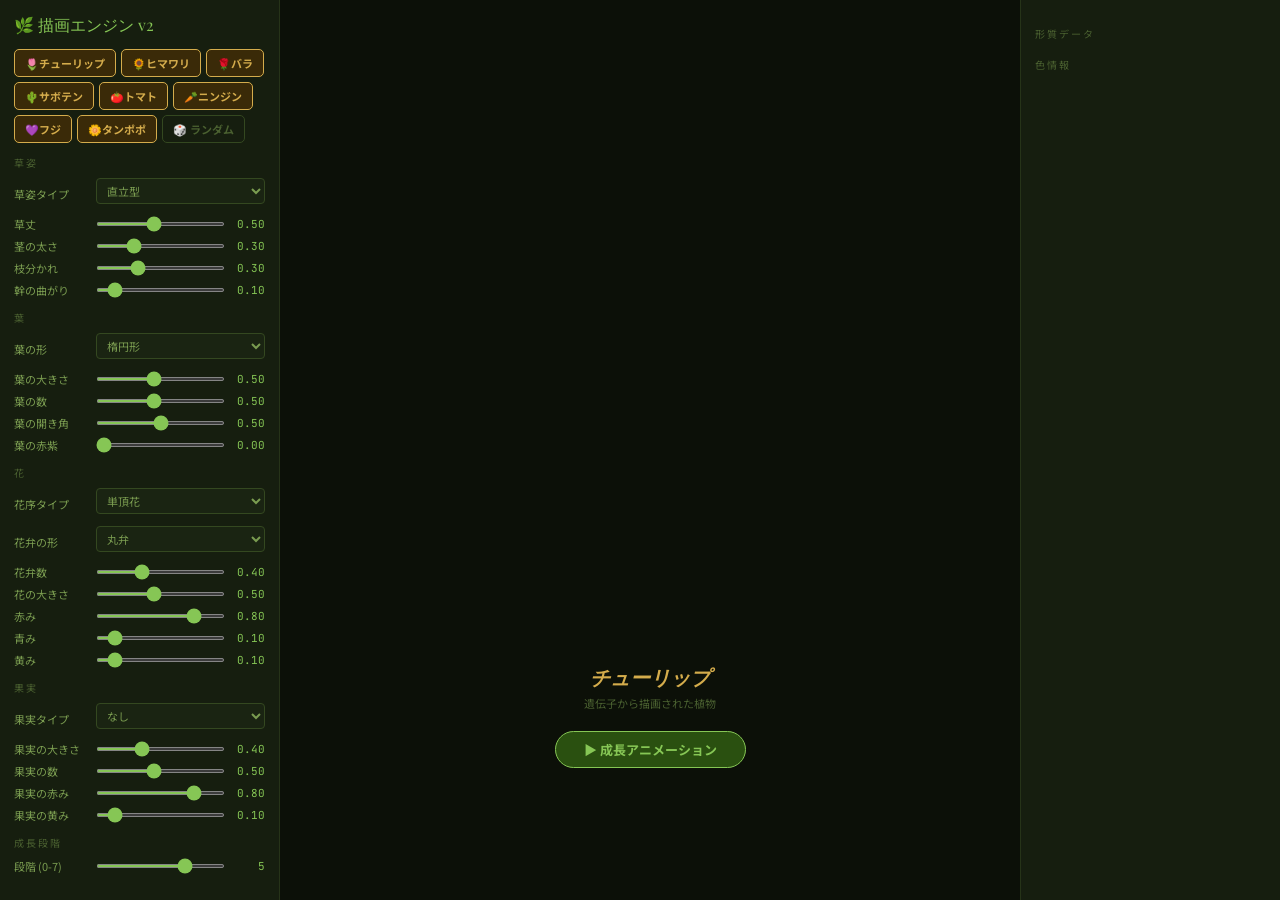
==== engine/index.html @ d859b080 "engine分割" ====
<!DOCTYPE html>
<html lang="ja">
<head>
<meta charset="UTF-8">
<meta name="viewport" content="width=device-width, initial-scale=1.0">
<title>Botanist — 植物描画エンジン v2</title>
<link href="https://fonts.googleapis.com/css2?family=Playfair+Display:ital,wght@0,600;1,400&family=Noto+Sans+JP:wght@300;400;700&family=JetBrains+Mono&display=swap" rel="stylesheet">
<link rel="stylesheet" href="css/style.css">
</head>
<body>
<div class="app">

<!-- LEFT: GENE SLIDERS -->
<div class="left">
  <div style="font-family:'Playfair Display',serif;font-size:16px;color:var(--green);margin-bottom:12px">🌿 描画エンジン v2</div>

  <div class="btn-row">
    <button class="btn bg" onclick="load('tulip')">🌷チューリップ</button>
    <button class="btn bg" onclick="load('sunflower')">🌻ヒマワリ</button>
    <button class="btn bg" onclick="load('rose')">🌹バラ</button>
    <button class="btn bg" onclick="load('cactus')">🌵サボテン</button>
    <button class="btn bg" onclick="load('tomato')">🍅トマト</button>
    <button class="btn bg" onclick="load('carrot')">🥕ニンジン</button>
    <button class="btn bg" onclick="load('wisteria')">💜フジ</button>
    <button class="btn bg" onclick="load('dandelion')">🌼タンポポ</button>
    <button class="btn bd" onclick="rnd()">🎲 ランダム</button>
  </div>

  <div class="sec">草姿</div>
  <div class="sel-row"><div class="sel-lbl">草姿タイプ</div>
    <select id="s_habit" onchange="update()">
      <option value="erect">直立型</option>
      <option value="woody">木本型</option>
      <option value="creep">匍匐型</option>
      <option value="rosette">ロゼット型</option>
      <option value="cactus">多肉型</option>
      <option value="vine">つる性</option>
    </select>
  </div>
  <div class="sr"><div class="sl">草丈</div><input type="range" id="g_height" min="0.1" max="1" step="0.01" value="0.5" oninput="update()"><div class="sv" id="v_height">0.50</div></div>
  <div class="sr"><div class="sl">茎の太さ</div><input type="range" id="g_stemW" min="0.05" max="1" step="0.01" value="0.3" oninput="update()"><div class="sv" id="v_stemW">0.30</div></div>
  <div class="sr"><div class="sl">枝分かれ</div><input type="range" id="g_branch" min="0" max="1" step="0.01" value="0.3" oninput="update()"><div class="sv" id="v_branch">0.30</div></div>
  <div class="sr"><div class="sl">幹の曲がり</div><input type="range" id="g_sway" min="0" max="1" step="0.01" value="0.1" oninput="update()"><div class="sv" id="v_sway">0.10</div></div>

  <div class="sec">葉</div>
  <div class="sel-row"><div class="sel-lbl">葉の形</div>
    <select id="s_leafShape" onchange="update()">
      <option value="oval">楕円形</option>
      <option value="narrow">線形・披針形</option>
      <option value="heart">心形</option>
      <option value="round">円形</option>
      <option value="compound">羽状複葉</option>
      <option value="palmate">掌状複葉</option>
      <option value="needle">針状（針葉樹）</option>
    </select>
  </div>
  <div class="sr"><div class="sl">葉の大きさ</div><input type="range" id="g_leafSz" min="0.1" max="1" step="0.01" value="0.5" oninput="update()"><div class="sv" id="v_leafSz">0.50</div></div>
  <div class="sr"><div class="sl">葉の数</div><input type="range" id="g_leafN" min="0.1" max="1" step="0.01" value="0.5" oninput="update()"><div class="sv" id="v_leafN">0.50</div></div>
  <div class="sr"><div class="sl">葉の開き角</div><input type="range" id="g_leafA" min="0" max="1" step="0.01" value="0.5" oninput="update()"><div class="sv" id="v_leafA">0.50</div></div>
  <div class="sr"><div class="sl">葉の赤紫</div><input type="range" id="g_leafR" min="0" max="1" step="0.01" value="0" oninput="update()"><div class="sv" id="v_leafR">0.00</div></div>

  <div class="sec">花</div>
  <div class="sel-row"><div class="sel-lbl">花序タイプ</div>
    <select id="s_inflo" onchange="update()">
      <option value="solitary">単頂花</option>
      <option value="capitulum">頭状花序（ヒマワリ型）</option>
      <option value="raceme">総状花序（フジ型）</option>
      <option value="spike">穂状花序（ラベンダー型）</option>
      <option value="umbel">散形花序（ニンジン型）</option>
      <option value="corymb">散房花序（桜型）</option>
    </select>
  </div>
  <div class="sel-row"><div class="sel-lbl">花弁の形</div>
    <select id="s_petalShape" onchange="update()">
      <option value="round">丸弁</option>
      <option value="sword">剣弁</option>
      <option value="frill">フリル弁</option>
      <option value="tubular">筒状</option>
    </select>
  </div>
  <div class="sr"><div class="sl">花弁数</div><input type="range" id="g_petalN" min="0.1" max="1" step="0.01" value="0.4" oninput="update()"><div class="sv" id="v_petalN">0.40</div></div>
  <div class="sr"><div class="sl">花の大きさ</div><input type="range" id="g_flowerSz" min="0.1" max="1" step="0.01" value="0.5" oninput="update()"><div class="sv" id="v_flowerSz">0.50</div></div>
  <div class="sr"><div class="sl">赤み</div><input type="range" id="g_fR" min="0" max="1" step="0.01" value="0.8" oninput="update()"><div class="sv" id="v_fR">0.80</div></div>
  <div class="sr"><div class="sl">青み</div><input type="range" id="g_fB" min="0" max="1" step="0.01" value="0.1" oninput="update()"><div class="sv" id="v_fB">0.10</div></div>
  <div class="sr"><div class="sl">黄み</div><input type="range" id="g_fY" min="0" max="1" step="0.01" value="0.1" oninput="update()"><div class="sv" id="v_fY">0.10</div></div>

  <div class="sec">果実</div>
  <div class="sel-row"><div class="sel-lbl">果実タイプ</div>
    <select id="s_fruit" onchange="update()">
      <option value="none">なし</option>
      <option value="berry">液果（トマト型）</option>
      <option value="drupe">核果（モモ型）</option>
      <option value="pome">仁果（リンゴ型）</option>
      <option value="legume">豆果（エンドウ型）</option>
      <option value="cluster">房状（ブドウ型）</option>
      <option value="aggregate">集合果（イチゴ型）</option>
      <option value="capsule">蒴果（弾ける型）</option>
      <option value="root_vis">根菜（地上に見える）</option>
    </select>
  </div>
  <div class="sr"><div class="sl">果実の大きさ</div><input type="range" id="g_fruitSz" min="0.1" max="1" step="0.01" value="0.4" oninput="update()"><div class="sv" id="v_fruitSz">0.40</div></div>
  <div class="sr"><div class="sl">果実の数</div><input type="range" id="g_fruitN" min="0.1" max="1" step="0.01" value="0.5" oninput="update()"><div class="sv" id="v_fruitN">0.50</div></div>
  <div class="sr"><div class="sl">果実の赤み</div><input type="range" id="g_frR" min="0" max="1" step="0.01" value="0.8" oninput="update()"><div class="sv" id="v_frR">0.80</div></div>
  <div class="sr"><div class="sl">果実の黄み</div><input type="range" id="g_frY" min="0" max="1" step="0.01" value="0.1" oninput="update()"><div class="sv" id="v_frY">0.10</div></div>

  <div class="sec">成長段階</div>
  <div class="sr"><div class="sl">段階 (0-7)</div><input type="range" id="g_stage" min="0" max="7" step="1" value="5" oninput="update()"><div class="sv" id="v_stage">5</div></div>
</div>

<!-- CENTER: SVG CANVAS -->
<div class="center">
  <div class="bg-grid"></div>
  <div id="tooltip" style="position:absolute;top:0;left:0;">
    <div id="tip-name"></div>
    <div id="tip-vars"></div>
  </div>
  <svg id="svg" width="420" height="520" viewBox="0 0 420 520" style="position:relative;z-index:1">
    <defs>
      <filter id="highlight" x="-20%" y="-20%" width="140%" height="140%">
        <feGaussianBlur in="SourceAlpha" stdDeviation="3" result="blur"/>
        <feFlood flood-color="#86c655" flood-opacity="0.8" result="color"/>
        <feComposite in="color" in2="blur" operator="in" result="shadow"/>
        <feMerge><feMergeNode in="shadow"/><feMergeNode in="SourceGraphic"/></feMerge>
      </filter>
    </defs>
  </svg>
  <div class="plant-label">
    <h2 id="nameLabel">チューリップ</h2>
    <p id="descLabel">遺伝子から描画された植物</p>
  </div>
  <div class="si" id="si"></div>
  <button class="gbtn" onclick="animGrow()">▶ 成長アニメーション</button>
</div>

<!-- RIGHT: TRAITS -->
<div class="right">
  <div class="sec">形質データ</div>
  <div id="traitPanel"></div>
  <div class="sec" style="margin-top:16px">色情報</div>
  <div id="colorPanel"></div>
</div>

</div><!-- .app -->

<!-- JS: 依存順に読み込む -->
<script src="js/engine/utils.js"></script>
<script src="js/engine/color.js"></script>
<script src="js/engine/tooltip.js"></script>
<script src="js/engine/stem.js"></script>
<script src="js/engine/leaf.js"></script>
<script src="js/engine/flower.js"></script>
<script src="js/engine/inflo.js"></script>
<script src="js/engine/fruit.js"></script>
<script src="js/engine/plant.js"></script>

</body>
</html>
---- engine/css/style.css ----
/* style.css — 植物描画エンジン スタイル */

:root {
  --bg:#0c1008;--bg2:#131a0d;--bg3:#1a2412;
  --panel:#161e0f;--border:#263318;--border2:#344820;
  --green:#86c655;--green2:#4a8c20;--green-dim:#2a5010;
  --gold:#d4ac4c;--text:#cce8a0;--text2:#7a9c50;--text3:#4a6030;
}
*{box-sizing:border-box;margin:0;padding:0;}
body{background:var(--bg);color:var(--text);font-family:'Noto Sans JP',sans-serif;font-size:13px;}
.app{display:grid;grid-template-columns:280px 1fr 260px;height:100vh;overflow:hidden;}
.left{background:var(--panel);border-right:1px solid var(--border);overflow-y:auto;padding:14px;}
.center{display:flex;flex-direction:column;align-items:center;justify-content:center;background:var(--bg);position:relative;overflow:hidden;}
#tooltip{display:none;position:absolute;background:var(--bg2);border:1px solid var(--green);border-radius:8px;padding:8px 12px;pointer-events:none;z-index:100;max-width:220px;}
#tip-name{font-size:12px;font-weight:700;color:var(--gold);margin-bottom:4px;}
#tip-vars{font-size:10px;color:var(--text2);font-family:'JetBrains Mono',monospace;line-height:1.6;white-space:pre-wrap;}
.right{background:var(--panel);border-left:1px solid var(--border);overflow-y:auto;padding:14px;}
.bg-grid{position:absolute;inset:0;background-image:linear-gradient(var(--border)30 1px,transparent 1px),linear-gradient(90deg,var(--border)30 1px,transparent 1px);background-size:40px 40px;pointer-events:none;}
.sec{font-size:10px;letter-spacing:2px;text-transform:uppercase;color:var(--text3);margin:12px 0 8px;}
.sr{display:flex;align-items:center;gap:6px;margin-bottom:6px;}
.sl{font-size:11px;color:var(--text2);width:76px;flex-shrink:0;}
input[type=range]{flex:1;accent-color:var(--green);height:4px;}
.sv{font-size:11px;color:var(--green);width:38px;text-align:right;font-family:'JetBrains Mono',monospace;}
.btn-row{display:flex;gap:5px;flex-wrap:wrap;margin-bottom:10px;}
.btn{padding:5px 10px;border-radius:5px;border:1px solid;font-family:inherit;font-size:11px;cursor:pointer;transition:all .2s;font-weight:700;}
.bg{background:#3a2a08;border-color:var(--gold);color:var(--gold);}
.bg:hover{background:var(--gold);color:var(--bg);}
.bd{background:transparent;border-color:var(--border2);color:var(--text3);}
.bd:hover{border-color:var(--text3);color:var(--text2);}
.bgn{background:var(--green-dim);border-color:var(--green);color:var(--green);}
.bgn:hover{background:var(--green);color:var(--bg);}
.plant-label{text-align:center;margin-top:10px;}
.plant-label h2{font-family:'Playfair Display',serif;font-style:italic;color:var(--gold);font-size:20px;}
.plant-label p{font-size:11px;color:var(--text3);margin-top:3px;}
.sdot{width:7px;height:7px;border-radius:50%;background:var(--bg3);transition:background .3s;}
.sdot.done{background:var(--green2);}
.sdot.active{background:var(--green);}
.si{display:flex;gap:4px;justify-content:center;margin-top:8px;}
.gbtn{margin-top:12px;padding:8px 28px;background:var(--green-dim);border:1px solid var(--green);border-radius:30px;color:var(--green);font-family:inherit;font-size:13px;font-weight:700;cursor:pointer;transition:all .2s;}
.gbtn:hover{background:var(--green);color:var(--bg);}
.ti{display:flex;justify-content:space-between;align-items:center;padding:5px 0;border-bottom:1px solid var(--border);}
.tk{font-size:11px;color:var(--text3);}
.tv{font-size:11px;color:var(--text);font-family:'JetBrains Mono',monospace;}
.sw{width:14px;height:14px;border-radius:2px;border:1px solid var(--border2);display:inline-block;vertical-align:middle;margin-right:3px;}
/* SELECT */
select{background:var(--bg3);border:1px solid var(--border2);border-radius:4px;padding:3px 6px;font-family:inherit;font-size:11px;color:var(--text2);width:100%;margin-bottom:6px;}
.sel-row{display:flex;align-items:center;gap:6px;margin-bottom:6px;}
.sel-lbl{font-size:11px;color:var(--text2);width:76px;flex-shrink:0;}
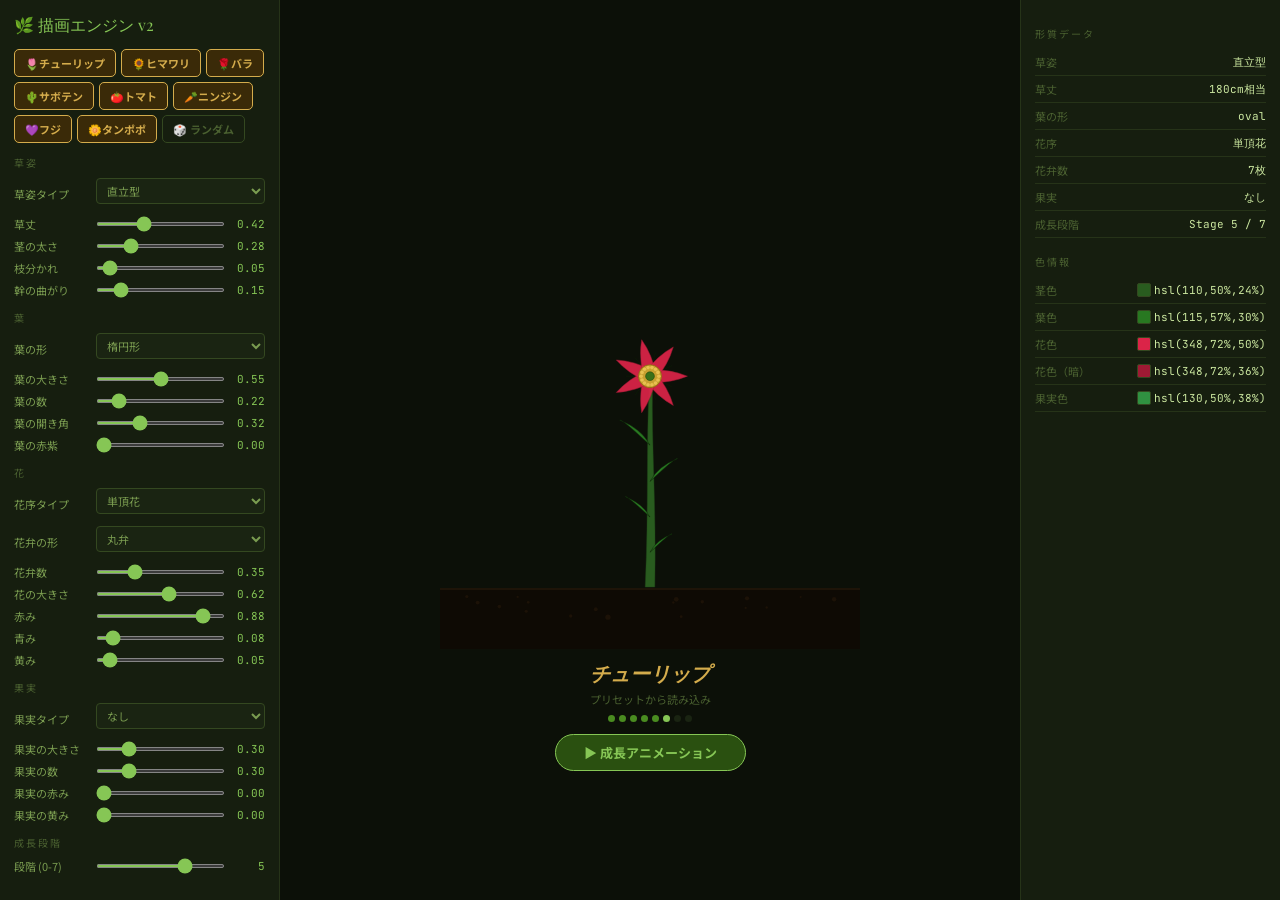
==== commit 99eac720: "不具合修正" ====
--- a/engine/index.html
+++ b/engine/index.html
@@ -143,15 +143,15 @@
 </div><!-- .app -->
 
 <!-- JS: 依存順に読み込む -->
-<script src="js/engine/utils.js"></script>
-<script src="js/engine/color.js"></script>
-<script src="js/engine/tooltip.js"></script>
-<script src="js/engine/stem.js"></script>
-<script src="js/engine/leaf.js"></script>
-<script src="js/engine/flower.js"></script>
-<script src="js/engine/inflo.js"></script>
-<script src="js/engine/fruit.js"></script>
-<script src="js/engine/plant.js"></script>
+<script src="js/utils.js"></script>
+<script src="js/color.js"></script>
+<script src="js/tooltip.js"></script>
+<script src="js/stem.js"></script>
+<script src="js/leaf.js"></script>
+<script src="js/flower.js"></script>
+<script src="js/inflo.js"></script>
+<script src="js/fruit.js"></script>
+<script src="js/plant.js"></script>
 
 </body>
 </html>
